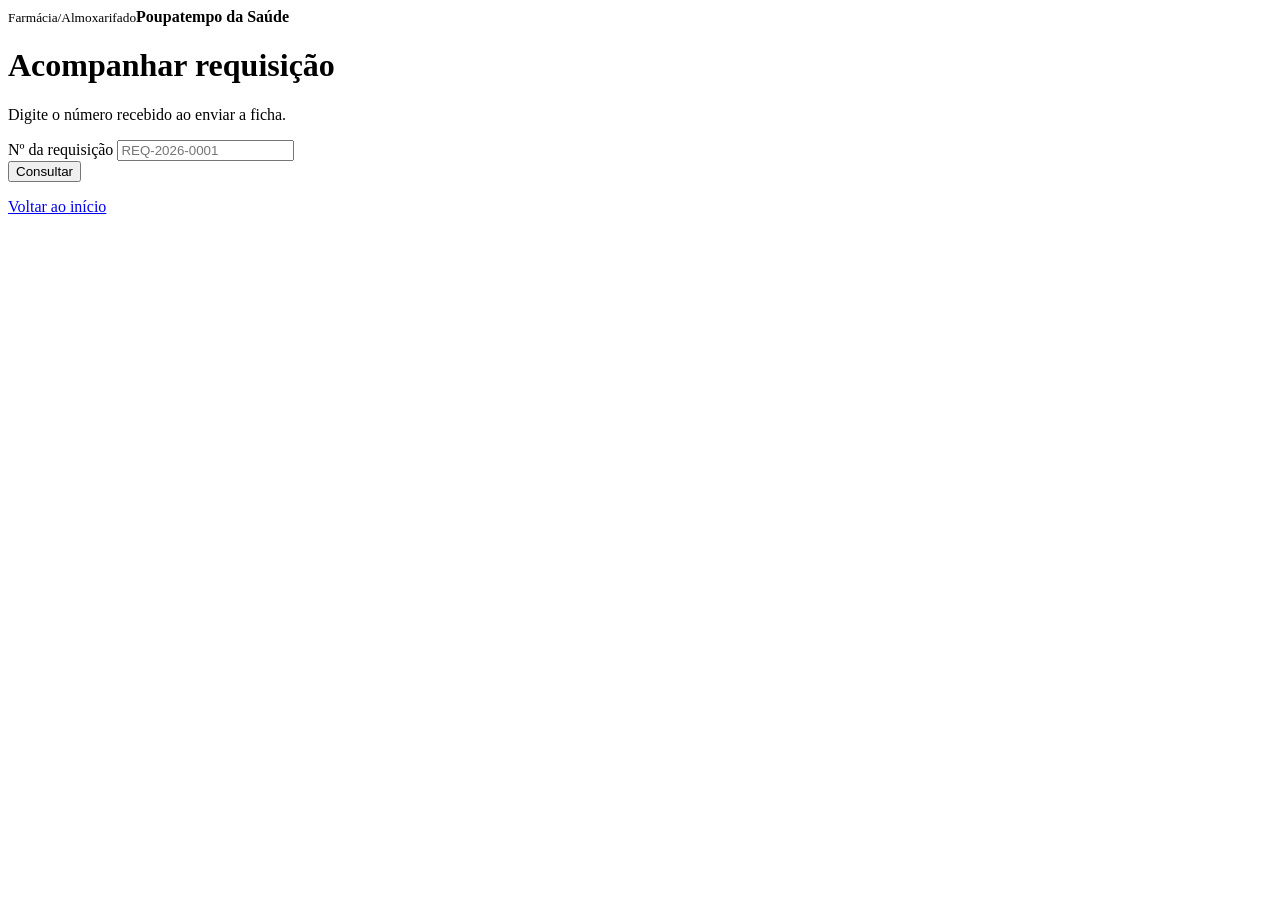
==== acompanhar.html @ 63979a2b "Add files via upload" ====
<!DOCTYPE html>
<html lang="pt-BR">
<head>
  <meta charset="utf-8">
  <meta name="viewport" content="width=device-width, initial-scale=1">
  <title>Acompanhar requisição — Farmácia/Almoxarifado</title>
  <link rel="stylesheet" href="assets/base.css">
  <link rel="stylesheet" href="assets/requisicoes.css">
  <script src="config.js"></script>
  <script src="assets/comum.js"></script>
</head>
<body>
  <header class="topo">
    <div class="topo-conteudo">
      <div class="marca"><small>Farmácia/Almoxarifado</small><strong>Poupatempo da Saúde</strong></div>
    </div>
  </header>

  <main class="container">
    <form id="busca" class="cartao">
      <h1>Acompanhar requisição</h1>
      <p class="sub">Digite o número recebido ao enviar a ficha.</p>
      <div class="busca">
        <div>
          <label for="numero">Nº da requisição</label>
          <input type="text" id="numero" placeholder="REQ-2026-0001" autocapitalize="characters">
        </div>
        <button type="submit" class="botao botao-primario" id="consultar">Consultar</button>
      </div>
    </form>

    <div id="erro" class="alerta alerta-erro oculto" role="alert" style="margin-top: 16px"></div>
    <section id="resultado" class="cartao oculto" style="margin-top: 16px"></section>
    <p class="rodape-links"><a href="index.html">Voltar ao início</a></p>
  </main>

  <script>
    const el = id => document.getElementById(id);

    function mostrarErro(mensagem) {
      el('resultado').classList.add('oculto');
      el('erro').textContent = mensagem;
      el('erro').classList.remove('oculto');
    }

    async function consultar(numero) {
      const botao = el('consultar');
      el('erro').classList.add('oculto');
      botao.disabled = true;
      botao.innerHTML = '<span class="girando"></span>';
      try {
        const r = await chamar('consultarRequisicao', numero);
        if (!r) return mostrarErro('Requisição não encontrada. Confira o número.');
        el('resultado').innerHTML =
          '<div class="cab-resultado"><h2 style="margin:0">' + esc(r.numero) + '</h2>' + seloStatus(r.status) + '</div>' +
          dadosRequisicaoHtml(r) +
          (r.observacao ? '<div class="alerta alerta-info"><strong>Farmácia/Almoxarifado:</strong> ' + esc(r.observacao) + '</div>' : '') +
          '<div class="rolagem"><table class="tabela"><thead><tr><th>Item</th><th>Descrição</th><th>Unid.</th>' +
          '<th class="num">Solicitada</th><th class="num">Atendida</th></tr></thead><tbody>' +
          r.itens.map((it, i) => '<tr><td>' + (i + 1) + '</td><td>' + esc(it.descricao) + '</td><td>' + esc(it.unidade) + '</td>' +
            '<td class="num">' + esc(numeroBr(it.solicitada)) + '</td><td class="num">' + esc(numeroBr(it.atendida)) + '</td></tr>').join('') +
          '</tbody></table></div><h3>Andamento</h3>' + historicoHtml(r);
        el('resultado').classList.remove('oculto');
      } catch (e) {
        mostrarErro(mensagemErro(e));
      } finally {
        botao.disabled = false;
        botao.textContent = 'Consultar';
      }
    }

    el('busca').addEventListener('submit', e => {
      e.preventDefault();
      if (el('numero').value.trim()) consultar(el('numero').value);
    });

    const numeroInicial = new URLSearchParams(location.search).get('n');
    if (numeroInicial) {
      el('numero').value = numeroInicial;
      consultar(numeroInicial);
    }
  </script>
</body>
</html>
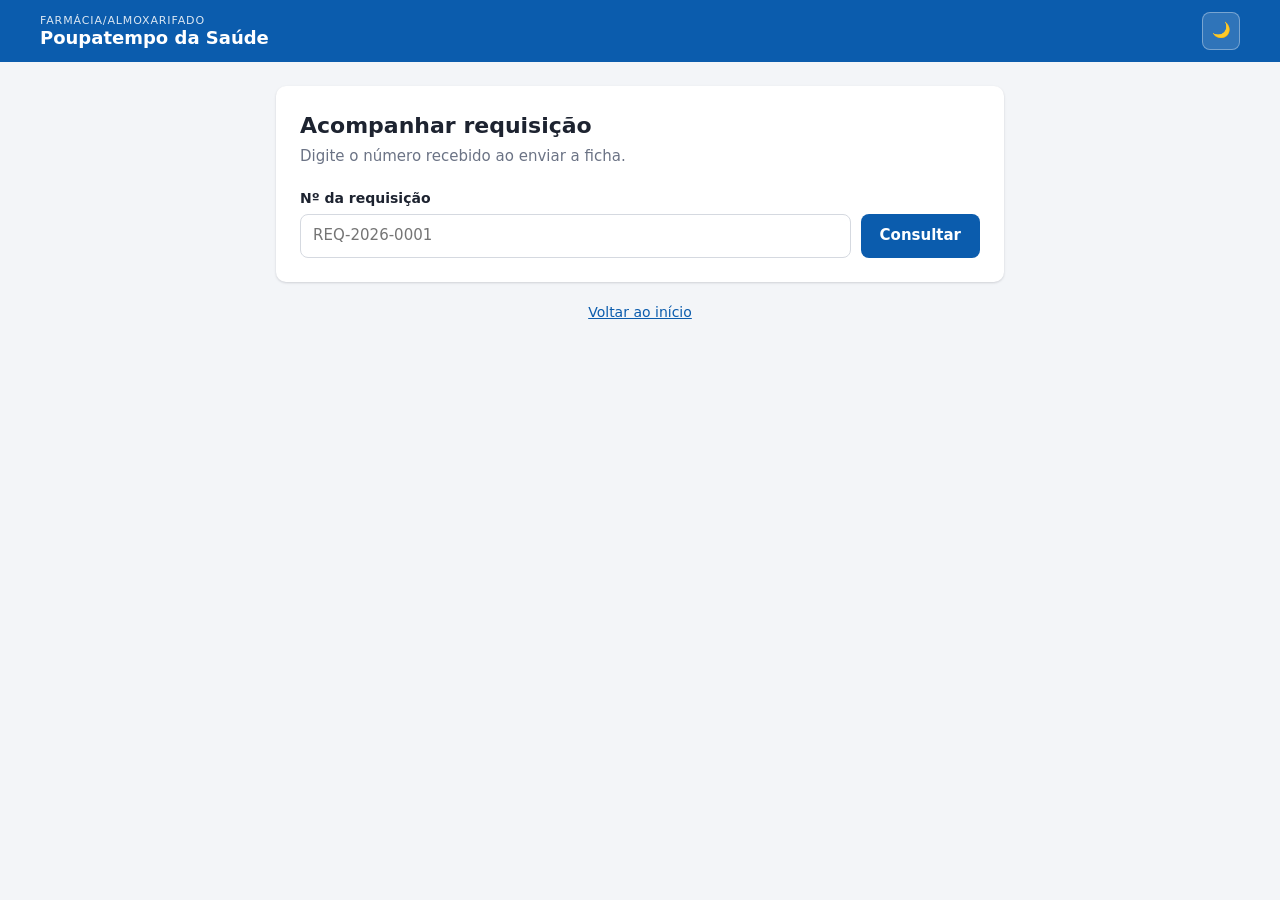
==== commit 7318c163: "Adiciona a ficha de materiais de escritório As telas passam a atender as duas fichas pelo link (?tip" ====
--- a/acompanhar.html
+++ b/acompanhar.html
@@ -12,7 +12,7 @@
 <body>
   <header class="topo">
     <div class="topo-conteudo">
-      <div class="marca"><small>Farmácia/Almoxarifado</small><strong>Poupatempo da Saúde</strong></div>
+      <div class="marca"><small data-equipe>Farmácia/Almoxarifado</small><strong>Poupatempo da Saúde</strong></div>
     </div>
   </header>
 
@@ -36,6 +36,7 @@
 
   <script>
     const el = id => document.getElementById(id);
+    el('numero').placeholder = FICHA.prefixo + '-' + new Date().getFullYear() + '-0001';
 
     function mostrarErro(mensagem) {
       el('resultado').classList.add('oculto');
@@ -54,7 +55,7 @@
         el('resultado').innerHTML =
           '<div class="cab-resultado"><h2 style="margin:0">' + esc(r.numero) + '</h2>' + seloStatus(r.status) + '</div>' +
           dadosRequisicaoHtml(r) +
-          (r.observacao ? '<div class="alerta alerta-info"><strong>Farmácia/Almoxarifado:</strong> ' + esc(r.observacao) + '</div>' : '') +
+          (r.observacao ? '<div class="alerta alerta-info"><strong>' + esc(FICHA.nome) + ':</strong> ' + esc(r.observacao) + '</div>' : '') +
           '<div class="rolagem"><table class="tabela"><thead><tr><th>Item</th><th>Descrição</th><th>Unid.</th>' +
           '<th class="num">Solicitada</th><th class="num">Atendida</th></tr></thead><tbody>' +
           r.itens.map((it, i) => '<tr><td>' + (i + 1) + '</td><td>' + esc(it.descricao) + '</td><td>' + esc(it.unidade) + '</td>' +
--- a/assets/base.css
+++ b/assets/base.css
@@ -0,0 +1,131 @@
+/* Tema claro (padrão). --azul preenche botões e topo; --link é o azul para texto. */
+  :root {
+    color-scheme: light;
+    --azul: #0b5cad; --azul-escuro: #083f78; --azul-claro: #e8f1fb; --link: #0b5cad;
+    --verde: #1a7f4b; --verde-claro: #e3f4ea;
+    --laranja: #a65300; --laranja-claro: #fdf0e1;
+    --vermelho: #b42318; --vermelho-claro: #fdecea; --perigo: #b42318;
+    --roxo: #6941c6; --roxo-claro: #f1ecfb;
+    --texto: #1d2330; --texto-2: #4a5263; --texto-3: #6b7385;
+    --borda: #d5d9e0; --fundo: #f3f5f8; --superficie: #ffffff; --campo: #ffffff; --hover: #f8fafc;
+    --topo: #0b5cad;
+    --raio: 10px;
+    --sombra: 0 1px 2px rgba(16, 24, 40, .06), 0 1px 3px rgba(16, 24, 40, .10);
+  }
+  /* Tema escuro: escolhido no botão ou, sem escolha, seguindo o sistema */
+  :root[data-tema="escuro"] {
+    color-scheme: dark;
+    --azul: #2563c9; --azul-escuro: #1d4f9f; --azul-claro: #172a47; --link: #7cb4ff;
+    --verde: #5fd99a; --verde-claro: #143223;
+    --laranja: #f5b75a; --laranja-claro: #362712;
+    --vermelho: #ff8a80; --vermelho-claro: #3d1b1b; --perigo: #c62828;
+    --roxo: #c3b1ff; --roxo-claro: #2b2346;
+    --texto: #e7eaf0; --texto-2: #c3c9d4; --texto-3: #9aa3b4;
+    --borda: #343c4c; --fundo: #10141b; --superficie: #1a1f29; --campo: #12161e; --hover: #222937;
+    --topo: #13284a;
+    --sombra: 0 1px 2px rgba(0, 0, 0, .4);
+  }
+  @media (prefers-color-scheme: dark) {
+    :root:not([data-tema="claro"]) {
+      color-scheme: dark;
+      --azul: #2563c9; --azul-escuro: #1d4f9f; --azul-claro: #172a47; --link: #7cb4ff;
+      --verde: #5fd99a; --verde-claro: #143223;
+      --laranja: #f5b75a; --laranja-claro: #362712;
+      --vermelho: #ff8a80; --vermelho-claro: #3d1b1b; --perigo: #c62828;
+      --roxo: #c3b1ff; --roxo-claro: #2b2346;
+      --texto: #e7eaf0; --texto-2: #c3c9d4; --texto-3: #9aa3b4;
+      --borda: #343c4c; --fundo: #10141b; --superficie: #1a1f29; --campo: #12161e; --hover: #222937;
+      --topo: #13284a;
+      --sombra: 0 1px 2px rgba(0, 0, 0, .4);
+    }
+  }
+  * { box-sizing: border-box; }
+  html { -webkit-text-size-adjust: 100%; }
+  body {
+    margin: 0; background: var(--fundo); color: var(--texto);
+    font-family: system-ui, -apple-system, "Segoe UI", Roboto, Arial, sans-serif;
+    font-size: 15px; line-height: 1.45;
+  }
+  a { color: var(--link); }
+
+  .topo { background: var(--topo); color: #fff; padding: 12px 16px; }
+  .topo-conteudo { max-width: 1200px; margin: 0 auto; display: flex; align-items: center; justify-content: space-between; gap: 12px; }
+  .topo-acoes { display: flex; align-items: center; gap: 8px; }
+  .botao-tema { width: 38px; height: 38px; padding: 0; flex: none; }
+  .marca { display: flex; flex-direction: column; line-height: 1.2; }
+  .marca small { font-size: 11px; letter-spacing: .08em; text-transform: uppercase; opacity: .85; }
+  .marca strong { font-size: 18px; }
+
+  .container { max-width: 760px; margin: 24px auto; padding: 0 16px; }
+  .cartao { background: var(--superficie); border-radius: var(--raio); box-shadow: var(--sombra); padding: 24px; }
+  h1 { font-size: 22px; margin: 0 0 4px; }
+  h2 { font-size: 17px; margin: 0 0 12px; }
+  h3 { font-size: 15px; margin: 0 0 10px; }
+  .sub { color: var(--texto-3); margin: 0 0 20px; }
+
+  .campo { margin-bottom: 16px; }
+  label { display: block; font-weight: 600; font-size: 14px; margin-bottom: 6px; }
+  .obrig { color: var(--vermelho); }
+  .dica { font-weight: 400; color: var(--texto-3); font-size: 13px; }
+  input[type=text], input[type=email], input[type=tel], input[type=password], input[type=search], select, textarea {
+    width: 100%; padding: 10px 12px; border: 1px solid var(--borda); border-radius: 8px;
+    font: inherit; color: inherit; background: var(--campo);
+  }
+  /* 16px nos campos: evita o zoom automático do iPhone ao tocar no campo */
+  @media (max-width: 600px) {
+    input[type=text], input[type=email], input[type=tel], input[type=password], input[type=search], select, textarea { font-size: 16px; }
+  }
+  textarea { min-height: 110px; resize: vertical; }
+  input:focus, select:focus, textarea:focus { outline: 2px solid var(--azul); outline-offset: -1px; border-color: var(--azul); }
+  .check { display: flex; gap: 8px; align-items: flex-start; font-weight: 400; margin-top: 8px; cursor: pointer; }
+  .check input { margin-top: 3px; }
+  .grade-2 { display: grid; grid-template-columns: 1fr 1fr; gap: 0 16px; }
+
+  .botao {
+    display: inline-flex; align-items: center; justify-content: center; gap: 8px;
+    padding: 10px 18px; border-radius: 8px; border: 1px solid transparent;
+    font: inherit; font-weight: 600; cursor: pointer; text-decoration: none; white-space: nowrap;
+  }
+  .botao-primario { background: var(--azul); color: #fff; }
+  .botao-primario:hover { background: var(--azul-escuro); }
+  .botao-secundario { background: var(--superficie); color: var(--texto); border-color: var(--borda); }
+  .botao-secundario:hover { background: var(--fundo); }
+  .botao-claro { background: rgba(255, 255, 255, .15); color: #fff; border-color: rgba(255, 255, 255, .35); padding: 7px 14px; }
+  .botao-claro:hover { background: rgba(255, 255, 255, .25); }
+  .botao[disabled] { opacity: .6; cursor: wait; }
+  .botao-bloco { width: 100%; padding: 13px; font-size: 16px; }
+
+  .alerta { padding: 12px 14px; border-radius: 8px; margin-bottom: 16px; font-size: 14px; }
+  .alerta-erro { background: var(--vermelho-claro); color: var(--vermelho); }
+  .alerta-info { background: var(--azul-claro); color: var(--link); }
+
+  .selo { display: inline-block; padding: 2px 10px; border-radius: 999px; font-size: 12px; font-weight: 600; white-space: nowrap; }
+  .st-aberto { background: var(--azul-claro); color: var(--link); }
+  .st-em-atendimento { background: var(--laranja-claro); color: var(--laranja); }
+  .st-aguardando { background: var(--roxo-claro); color: var(--roxo); }
+  .st-concluido { background: var(--verde-claro); color: var(--verde); }
+  .st-cancelado { background: var(--fundo); color: var(--texto-3); border: 1px solid var(--borda); }
+  .pr-urgente { background: var(--perigo); color: #fff; }
+  .pr-alta { background: var(--vermelho-claro); color: var(--vermelho); }
+  .pr-media { background: var(--fundo); color: var(--texto-2); }
+  .pr-baixa { background: var(--superficie); color: var(--texto-3); border: 1px solid var(--borda); }
+
+  .linha-tempo { list-style: none; margin: 0; padding: 0; }
+  .linha-tempo li { position: relative; padding: 0 0 16px 22px; }
+  .linha-tempo li::before { content: ""; position: absolute; left: 4px; top: 6px; width: 9px; height: 9px; border-radius: 50%; background: var(--azul); }
+  .linha-tempo li::after { content: ""; position: absolute; left: 8px; top: 18px; bottom: 0; width: 1px; background: var(--borda); }
+  .linha-tempo li:last-child::after { display: none; }
+  .linha-tempo li.interna::before { background: var(--texto-3); }
+  .lt-meta { font-size: 12px; color: var(--texto-3); }
+  .lt-texto { white-space: pre-wrap; word-break: break-word; }
+
+  .rodape-links { text-align: center; margin: 20px 0 40px; font-size: 14px; color: var(--texto-3); }
+  .oculto { display: none !important; }
+  .girando { display: inline-block; width: 16px; height: 16px; border: 2px solid currentColor; border-right-color: transparent; border-radius: 50%; animation: girar .7s linear infinite; vertical-align: -3px; }
+  @keyframes girar { to { transform: rotate(360deg); } }
+
+  @media (max-width: 600px) {
+    .grade-2 { grid-template-columns: 1fr; }
+    .cartao { padding: 18px; }
+    .container { margin-top: 16px; }
+  }
--- a/assets/requisicoes.css
+++ b/assets/requisicoes.css
@@ -0,0 +1,148 @@
+/* Complementa base.css (o mesmo estilo do sistema de chamados) */
+input[type=number], input[type=date], input[type=time] {
+  width: 100%; padding: 10px 12px; border: 1px solid var(--borda); border-radius: 8px;
+  font: inherit; color: inherit; background: var(--campo);
+}
+input[readonly] { background: var(--fundo); color: var(--texto-2); }
+[aria-invalid="true"] { border-color: var(--vermelho) !important; background: var(--vermelho-claro) !important; }
+@media (max-width: 600px) { input[type=number] { font-size: 16px; } }
+
+.st-recebida { background: var(--azul-claro); color: var(--link); }
+.st-em-separacao { background: var(--laranja-claro); color: var(--laranja); }
+.st-atendida { background: var(--verde-claro); color: var(--verde); }
+.st-atendida-parcialmente { background: var(--roxo-claro); color: var(--roxo); }
+.st-recusada { background: var(--vermelho-claro); color: var(--vermelho); }
+
+/* Início */
+.opcoes { display: grid; grid-template-columns: 1fr 1fr; gap: 16px; margin-top: 8px; }
+.opcao { display: flex; flex-direction: column; gap: 6px; padding: 22px; text-decoration: none; color: inherit; border: 2px solid transparent; }
+.opcao:hover { border-color: var(--azul); }
+.opcao strong { font-size: 19px; }
+.opcao span { color: var(--texto-3); }
+.opcao em { margin-top: 8px; font-style: normal; font-weight: 600; color: var(--link); }
+.opcao-icone { width: 52px; height: 52px; border-radius: 12px; background: var(--azul); color: #fff; display: grid; place-items: center; margin-bottom: 6px; }
+.bloco { margin-top: 20px; }
+.bloco h2 { margin-bottom: 4px; }
+.bloco .sub { margin-bottom: 14px; }
+.area-equipe { border-left: 4px solid var(--azul); }
+.bloco-botoes { display: grid; grid-template-columns: 1fr 1fr; gap: 10px; }
+.bloco-botoes .botao { padding: 12px 16px; }
+
+/* Ficha */
+.largo { max-width: 1040px; }
+.ficha-topo { display: grid; grid-template-columns: 92px 1fr 74px; gap: 12px; align-items: center; margin-bottom: 20px; padding-bottom: 16px; border-bottom: 2px solid var(--borda); }
+.ficha-topo img { display: block; max-width: 100%; height: auto; background: #fff; border-radius: 4px; }
+.ficha-topo h1 { text-align: center; font-size: 19px; margin: 0; line-height: 1.3; }
+.secao { margin-top: 24px; }
+.secao h2 { background: var(--fundo); border-radius: 6px; padding: 8px 12px; font-size: 14px; text-transform: uppercase; letter-spacing: .03em; }
+.grade-cab { display: grid; grid-template-columns: 2fr 1fr 1fr; gap: 0 16px; }
+.numero-auto { font-variant-numeric: tabular-nums; }
+
+.tabela-itens { width: 100%; border-collapse: collapse; }
+.tabela-itens th { font-size: 12px; color: var(--texto-3); text-align: left; padding: 6px 4px; }
+.tabela-itens td { padding: 4px; vertical-align: top; }
+.tabela-itens input, .tabela-itens select { padding: 8px; }
+.col-n { width: 34px; text-align: center; font-weight: 600; color: var(--texto-3); padding-top: 13px !important; }
+.col-codigo { width: 110px; }
+.col-unidade { width: 92px; }
+.col-num { width: 104px; }
+.col-descricao { position: relative; }
+input.combo[type=text] { padding-right: 28px; background-image: linear-gradient(45deg, transparent 50%, var(--texto-3) 50%), linear-gradient(135deg, var(--texto-3) 50%, transparent 50%); background-position: right 14px center, right 9px center; background-size: 5px 5px; background-repeat: no-repeat; }
+.combo-lista { position: absolute; z-index: 5; top: 100%; left: 4px; right: 4px; max-height: 280px; overflow-y: auto; margin: 0; padding: 4px; list-style: none; background: var(--superficie); border: 1px solid var(--borda); border-radius: 8px; box-shadow: 0 8px 24px rgba(16, 24, 40, .25); }
+.combo-lista [role=option] { padding: 7px 8px; border-radius: 6px; cursor: pointer; font-size: 13px; line-height: 1.3; }
+.combo-lista [role=option]:hover, .combo-lista [aria-selected=true] { background: var(--hover); }
+.combo-lista small { display: block; margin-top: 2px; color: var(--texto-3); font-size: 12px; }
+.combo-aviso { padding: 7px 8px; font-size: 12px; font-weight: 600; color: var(--texto-3); }
+.acoes-itens { margin-top: 10px; display: flex; gap: 12px; align-items: center; flex-wrap: wrap; font-size: 13px; color: var(--texto-3); }
+
+.justificativas { display: grid; grid-template-columns: repeat(3, 1fr); gap: 2px 16px; }
+.campo-outro { margin-top: 12px; }
+.erros { margin: 0; padding-left: 18px; }
+.rodape-ficha { display: flex; justify-content: flex-end; margin-top: 24px; }
+
+.sucesso { text-align: center; padding: 36px 24px; }
+.sucesso .numero { font-size: 32px; font-weight: 700; margin: 8px 0; font-variant-numeric: tabular-nums; }
+.botoes { display: flex; gap: 10px; flex-wrap: wrap; justify-content: center; margin-top: 18px; }
+
+/* Acompanhar e detalhes */
+.busca { display: grid; grid-template-columns: 1fr auto; gap: 10px; align-items: end; }
+.dados { display: grid; grid-template-columns: repeat(3, 1fr); gap: 12px 16px; margin: 16px 0; padding: 14px; background: var(--fundo); border-radius: 8px; }
+.dados dt { font-size: 12px; color: var(--texto-3); }
+.dados dd { margin: 0; font-weight: 600; word-break: break-word; }
+.rolagem { overflow-x: auto; margin-bottom: 16px; }
+.tabela { width: 100%; border-collapse: collapse; font-size: 14px; min-width: 480px; }
+.tabela th, .tabela td { padding: 8px; border-bottom: 1px solid var(--borda); text-align: left; vertical-align: middle; }
+.tabela th { font-size: 12px; color: var(--texto-3); }
+.tabela .num { text-align: right; font-variant-numeric: tabular-nums; }
+.tabela input { padding: 6px 8px; width: 84px; text-align: right; }
+.cab-resultado { display: flex; align-items: center; justify-content: space-between; gap: 12px; flex-wrap: wrap; }
+
+/* Painel */
+.estreito { max-width: 420px; }
+.usuario { display: flex; align-items: center; gap: 12px; font-size: 14px; }
+.painel { max-width: 1200px; margin: 20px auto 40px; padding: 0 16px; }
+.indicadores { display: grid; grid-template-columns: repeat(4, 1fr); gap: 12px; margin-bottom: 16px; }
+.indicador { text-align: left; background: var(--superficie); border: 1px solid transparent; border-radius: var(--raio); box-shadow: var(--sombra); padding: 14px 16px; font: inherit; color: inherit; cursor: pointer; }
+.indicador:hover { border-color: var(--azul); }
+.indicador span { display: block; font-size: 13px; color: var(--texto-3); }
+.indicador strong { display: block; font-size: 28px; line-height: 1.2; font-variant-numeric: tabular-nums; }
+.filtros { display: grid; grid-template-columns: repeat(2, minmax(130px, 190px)) 1fr auto; gap: 10px; align-items: end; margin-bottom: 12px; }
+.filtros-botoes { display: flex; gap: 8px; }
+.atualizado { font-size: 12px; color: var(--texto-3); text-align: right; margin-bottom: 8px; }
+.modal { position: fixed; z-index: 12; top: 50%; left: 50%; transform: translate(-50%, -50%); width: min(420px, calc(100% - 32px)); max-height: calc(100% - 32px); overflow-y: auto; }
+.botoes-modal { display: flex; justify-content: flex-end; gap: 10px; flex-wrap: wrap; }
+.filtros label { font-size: 12px; color: var(--texto-3); margin-bottom: 4px; }
+.filtros select, .filtros input { padding: 8px 10px; }
+.lista { background: var(--superficie); border-radius: var(--raio); box-shadow: var(--sombra); overflow: hidden; }
+.linha { display: grid; grid-template-columns: 120px 1fr 60px 170px 150px 90px; gap: 12px; align-items: center; padding: 12px 16px; }
+.lista-cab { font-size: 12px; font-weight: 600; color: var(--texto-3); text-transform: uppercase; letter-spacing: .04em; border-bottom: 1px solid var(--borda); }
+.item { width: 100%; border: 0; border-bottom: 1px solid var(--fundo); background: none; font: inherit; color: inherit; text-align: left; cursor: pointer; }
+.item:hover { background: var(--hover); }
+.item:focus-visible { outline: 2px solid var(--azul); outline-offset: -2px; }
+.item-num { font-weight: 600; font-size: 13px; font-variant-numeric: tabular-nums; }
+.item-pedido { min-width: 0; }
+.item-pedido strong, .item-pedido small { display: block; overflow: hidden; text-overflow: ellipsis; white-space: nowrap; }
+.item-pedido small { color: var(--texto-3); }
+.item-dado { font-size: 13px; color: var(--texto-2); }
+.item-dado em { color: var(--texto-3); }
+.vazio { padding: 40px 16px; text-align: center; color: var(--texto-3); }
+.fundo-gaveta { position: fixed; inset: 0; background: rgba(16, 24, 40, .45); z-index: 10; }
+.gaveta { position: fixed; top: 0; right: 0; bottom: 0; width: min(760px, 100%); background: var(--superficie); z-index: 11; display: flex; flex-direction: column; box-shadow: -8px 0 24px rgba(16, 24, 40, .15); }
+.gaveta-cab { display: flex; align-items: center; justify-content: space-between; gap: 12px; padding: 14px 20px; border-bottom: 1px solid var(--borda); }
+.gaveta-corpo { padding: 20px; overflow-y: auto; flex: 1; }
+.fechar { border: 0; background: none; font-size: 26px; line-height: 1; cursor: pointer; color: var(--texto-3); padding: 4px 8px; }
+.acoes { border: 1px solid var(--borda); border-radius: var(--raio); padding: 16px; margin: 20px 0; }
+.acoes textarea { min-height: 70px; }
+.acoes-botoes { display: flex; justify-content: flex-end; }
+
+@media (max-width: 900px) {
+  .filtros { grid-template-columns: 1fr 1fr; }
+  .busca-campo, .filtros-botoes { grid-column: 1 / -1; }
+  .filtros-botoes .botao { flex: 1; }
+  .lista-cab { display: none; }
+  .linha { grid-template-columns: 1fr auto; gap: 6px 12px; }
+  .item-qtd, .item-atendente { display: none; }
+  .item-pedido { grid-column: 1 / -1; grid-row: 2; }
+  .indicadores { grid-template-columns: 1fr 1fr; }
+}
+
+/* No celular cada item da ficha vira um cartão */
+@media (max-width: 760px) {
+  .opcoes, .bloco-botoes { grid-template-columns: 1fr; }
+  .ficha-topo { grid-template-columns: 58px 1fr 48px; }
+  .ficha-topo h1 { font-size: 15px; }
+  .grade-cab, .justificativas, .dados { grid-template-columns: 1fr; }
+  .tabela-itens thead { display: none; }
+  .tabela-itens tr { display: grid; grid-template-columns: 1fr 1fr; gap: 8px; padding: 12px 0; border-top: 1px solid var(--borda); }
+  .tabela-itens td { display: block; width: auto; padding: 0; }
+  .tabela-itens td::before { content: attr(data-rotulo); display: block; font-size: 12px; font-weight: 600; color: var(--texto-3); margin-bottom: 3px; }
+  .tabela-itens .col-n { grid-column: 1 / -1; text-align: left; padding: 0 !important; }
+  .tabela-itens .col-n::before { display: inline; }
+  .tabela-itens .col-descricao { grid-column: 1 / -1; position: relative; }
+  .combo-lista { left: 0; right: 0; }
+  .rodape-ficha .botao { width: 100%; }
+  .gaveta-corpo { padding: 16px; }
+  .usuario { gap: 6px; }
+  .usuario .nome { display: none; }
+  .topo-conteudo { flex-wrap: wrap; }
+}
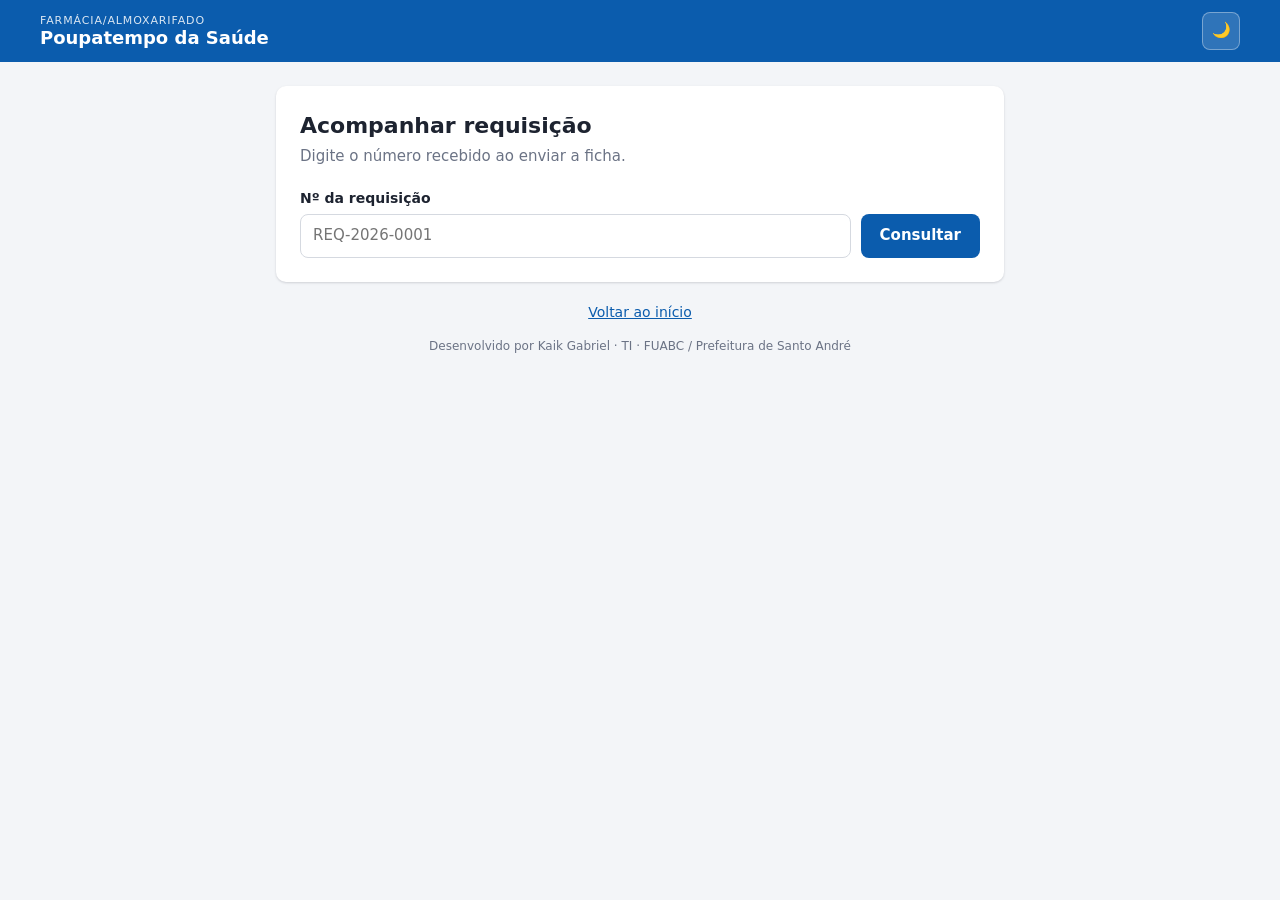
==== commit 9b77bb6e: "Adiciona credito de autoria (Kaik Gabriel - TI - FUABC / Prefeitura de Santo Andre)" ====
--- a/acompanhar.html
+++ b/acompanhar.html
@@ -32,6 +32,7 @@
     <div id="erro" class="alerta alerta-erro oculto" role="alert" style="margin-top: 16px"></div>
     <section id="resultado" class="cartao oculto" style="margin-top: 16px"></section>
     <p class="rodape-links"><a href="index.html">Voltar ao início</a></p>
+    <p class="credito">Desenvolvido por Kaik Gabriel · TI · FUABC / Prefeitura de Santo André</p>
   </main>
 
   <script>
--- a/assets/base.css
+++ b/assets/base.css
@@ -120,6 +120,7 @@
   .lt-texto { white-space: pre-wrap; word-break: break-word; }
 
   .rodape-links { text-align: center; margin: 20px 0 40px; font-size: 14px; color: var(--texto-3); }
+  .credito { text-align: center; margin: -24px 0 32px; font-size: 12px; color: var(--texto-3); }
   .oculto { display: none !important; }
   .girando { display: inline-block; width: 16px; height: 16px; border: 2px solid currentColor; border-right-color: transparent; border-radius: 50%; animation: girar .7s linear infinite; vertical-align: -3px; }
   @keyframes girar { to { transform: rotate(360deg); } }
